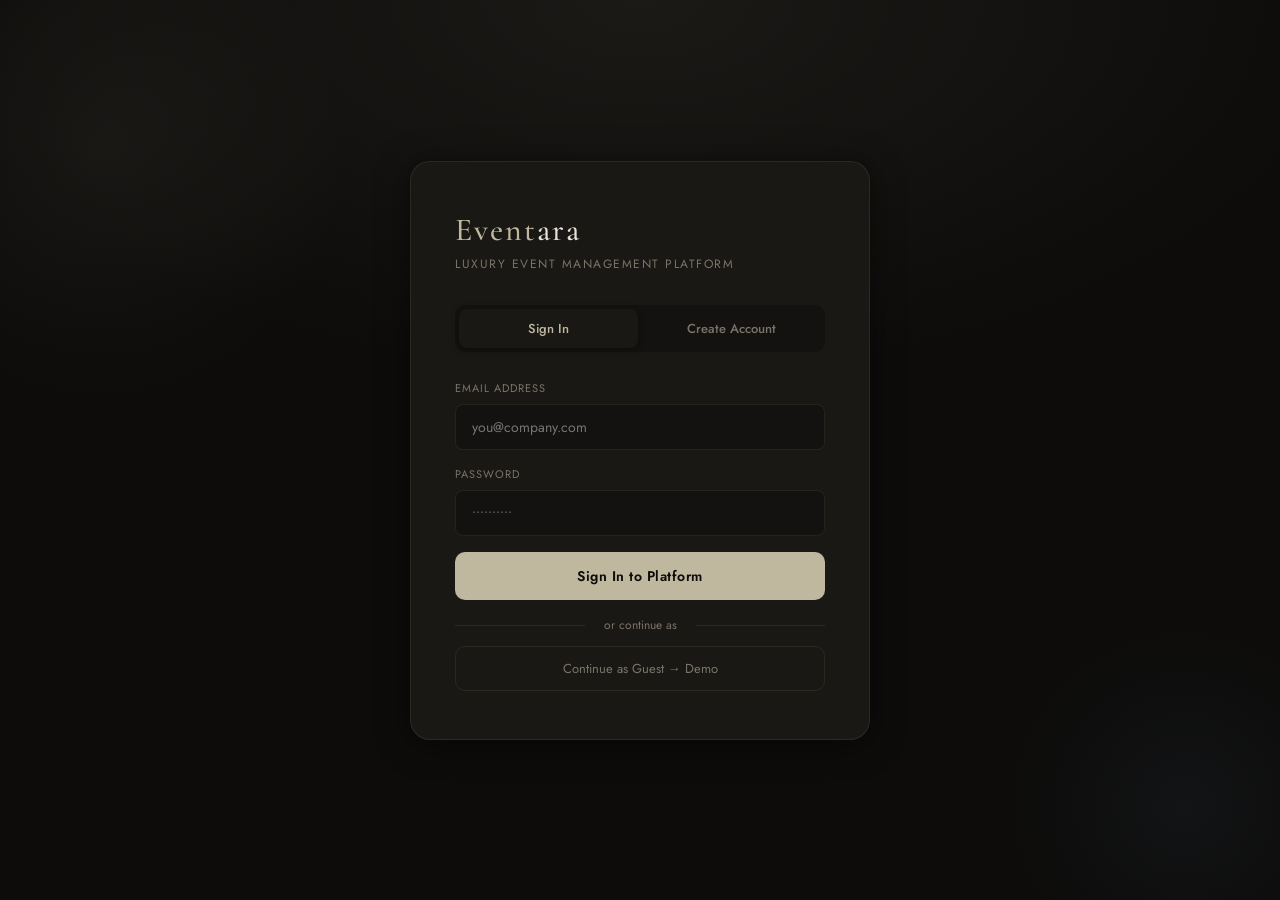
==== www/index.html @ ab1cf8a2 "updated frontend" ====
<!DOCTYPE html>
<html lang="en">
<head>
  <meta charset="UTF-8">
  <meta name="viewport" content="width=device-width, initial-scale=1.0">
  <title>Eventara — Luxury Event Management Platform</title>
  <link href="https://fonts.googleapis.com/css2?family=Cormorant+Garamond:ital,wght@0,300;0,400;0,500;0,600;1,300;1,400&family=Jost:wght@300;400;500;600&display=swap" rel="stylesheet">
  <link rel="stylesheet" href="css/base.css">
  <link rel="stylesheet" href="css/auth.css">
  <link rel="stylesheet" href="css/layout.css">
  <link rel="stylesheet" href="css/components.css">
  <link rel="stylesheet" href="css/views.css">
  <link rel="stylesheet" href="css/payment.css">
</head>
<body>

  <!-- ══════════════ AUTH PAGE ══════════════ -->
  <div id="auth-page">
    <div class="auth-bg"></div>
    <div class="auth-orb"></div>
    <div class="auth-orb2"></div>
    <div class="auth-card">
      <div class="auth-logo">Event<span>ara</span></div>
      <div class="auth-tagline">Luxury Event Management Platform</div>

      <div class="auth-tabs">
        <button class="auth-tab active" onclick="switchAuthTab('login', this)">Sign In</button>
        <button class="auth-tab" onclick="switchAuthTab('register', this)">Create Account</button>
      </div>

      <!-- ── LOGIN ── -->
      <div id="login-form">
        <div class="auth-field">
          <label>Email Address</label>
          <input type="email" id="login-email" placeholder="you@company.com" autocomplete="email">
        </div>
        <div class="auth-field">
          <label>Password</label>
          <input type="password" id="login-password" placeholder="••••••••••" autocomplete="current-password"
                 onkeydown="if(event.key==='Enter') handleLogin(event)">
        </div>
        <button class="auth-btn" id="login-btn" onclick="handleLogin(event)">Sign In to Platform</button>
        <div class="auth-divider">or continue as</div>
        <button class="auth-alt-link" onclick="handleGuestDemo()">Continue as Guest → Demo</button>
      </div>

      <!-- ── REGISTER ── -->
      <div id="register-form" style="display:none">
        <div style="display:grid;grid-template-columns:1fr 1fr;gap:14px">
          <div class="auth-field">
            <label>Full Name</label>
            <input type="text" id="reg-fullname" placeholder="Jane Doe" autocomplete="name">
          </div>
          <div class="auth-field">
            <label>Role</label>
            <select id="register-role" class="form-control" style="height:48px">
              <option value="Planner">Planner</option>
              <option value="Vendor">Vendor</option>
              <option value="Attendee" selected>Attendee</option>
              <option value="ServiceProvider">Service Provider</option>
            </select>
          </div>
        </div>
        <div class="auth-field">
          <label>Email Address</label>
          <input type="email" id="reg-email" placeholder="you@company.com" autocomplete="email">
        </div>
        <div class="auth-field">
          <label>Password</label>
          <input type="password" id="reg-password" placeholder="Min 8 characters" autocomplete="new-password"
                 onkeydown="if(event.key==='Enter') handleRegister()">
        </div>
        <button class="auth-btn" id="register-btn" onclick="handleRegister()">Create My Account</button>
      </div>
    </div>
  </div>

  <!-- ══════════════ APP PAGE ══════════════ -->
  <div id="app-page" style="display:none">
    <div class="portal-wrapper">

      <!-- SIDEBAR -->
      <aside class="sidebar" id="main-sidebar">
        <div class="sidebar-logo">Event<span>ara</span></div>
        <div id="sidebar-role-badge" class="sidebar-role-badge role-admin">Administrator</div>
        <div id="sidebar-nav"></div>
        <div class="sidebar-bottom">
          <div class="user-pill" onclick="logout()">
            <div class="user-avatar" id="user-avatar-initials">AU</div>
            <div class="user-info-text">
              <div class="user-name" id="user-display-name">User</div>
              <div class="user-role" id="user-display-role">Role</div>
            </div>
            <svg style="width:14px;height:14px;margin-left:auto;color:rgba(255,255,255,0.25)"
                 viewBox="0 0 24 24" fill="none" stroke="currentColor" stroke-width="1.5">
              <path d="M9 21H5a2 2 0 0 1-2-2V5a2 2 0 0 1 2-2h4M16 17l5-5-5-5M21 12H9"/>
            </svg>
          </div>
        </div>
      </aside>

      <!-- MAIN -->
      <div class="main-wrap">
        <header class="topbar">
          <div class="topbar-left">
            <div>
              <div class="page-title" id="page-title">Dashboard</div>
              <div class="breadcrumb">
                <span>Eventara</span><span>›</span><span id="bc-cur">Dashboard</span>
              </div>
            </div>
          </div>
          <div class="topbar-right">
            <div class="search-bar">
              <svg style="width:15px;height:15px;color:#BFB89E;flex-shrink:0"
                   viewBox="0 0 24 24" fill="none" stroke="currentColor" stroke-width="2">
                <circle cx="11" cy="11" r="8"/><path d="m21 21-4.35-4.35"/>
              </svg>
              <input placeholder="Search events, vendors…">
            </div>
            <div class="notif-dot">
              <svg style="width:16px;height:16px;color:#8A8070"
                   viewBox="0 0 24 24" fill="none" stroke="currentColor" stroke-width="1.5">
                <path d="M18 8A6 6 0 0 0 6 8c0 7-3 9-3 9h18s-3-2-3-9M13.73 21a2 2 0 0 1-3.46 0"/>
              </svg>
            </div>
            <button class="topbar-btn btn-primary" id="topbar-action" onclick="handleTopbarAction()" style="display:none">
              + Create
            </button>
          </div>
        </header>

        <!-- Global loading spinner -->
        <div id="global-loading" style="display:none;position:fixed;inset:0;background:rgba(0,0,0,.35);z-index:9999;align-items:center;justify-content:center">
          <div style="width:40px;height:40px;border:3px solid rgba(201,168,76,.3);border-top-color:#c9a84c;border-radius:50%;animation:spin .7s linear infinite"></div>
        </div>

        <div class="content" id="main-content">
          <!-- Views injected dynamically -->
        </div>
      </div>
    </div>
  </div>

  <!-- ══════════════ CREATE / EDIT MODAL ══════════════ -->
  <div class="modal-backdrop" id="modal-backdrop" onclick="closeModal(event)" style="display:none">
    <div class="modal">
      <div class="modal-header">
        <div class="modal-title" id="modal-title">Create</div>
        <button class="modal-close" onclick="closeModal(null)">✕</button>
      </div>
      <div class="modal-body" id="modal-body"></div>
    </div>
  </div>

  <!-- ══════════════ PAYMENT MODAL ══════════════ -->
  <div class="modal-backdrop" id="payment-modal" onclick="closePaymentModal(event)" style="display:none">
    <div class="modal pay-modal">
      <div class="modal-header">
        <div class="modal-title">💳 Make Payment</div>
        <button class="modal-close" onclick="closePaymentModal(null)">✕</button>
      </div>
      <div class="modal-body" id="payment-modal-body"></div>
    </div>
  </div>

  <!-- ══════════════ DELETE CONFIRM MODAL ══════════════ -->
  <div class="modal-backdrop" id="delete-modal" onclick="closeDeleteModal(event)" style="display:none">
    <div class="modal" style="width:400px">
      <div class="modal-header">
        <div class="modal-title" style="font-size:20px;color:#C0392B">Confirm Delete</div>
        <button class="modal-close" onclick="closeDeleteModal(null)">✕</button>
      </div>
      <div class="modal-body">
        <p style="font-size:14px;color:var(--muted);margin-bottom:20px;line-height:1.7">
          This action is <strong>permanent</strong> and cannot be undone.
        </p>
        <div style="display:flex;gap:10px">
          <button class="btn-delete-confirm" onclick="doDelete()">Yes, Delete</button>
          <button class="topbar-btn btn-ghost" style="flex:1" onclick="closeDeleteModal(null)">Cancel</button>
        </div>
      </div>
    </div>
  </div>

  <!-- ══════════════ TOAST ══════════════ -->
  <div class="toast" id="toast"></div>

  <!-- ══════════════ SPINNER KEYFRAME ══════════════ -->
  <style>
    @keyframes spin { to { transform: rotate(360deg); } }
  </style>

  <!-- ══════════════ SCRIPTS ══════════════ -->
  <script src="js/config.js"></script>
  <script src="js/views.js"></script>
  <script src="js/app.js"></script>
  <script src="js/payments.js"></script>
  <script src="js/modals.js"></script>
  
</body>
</html>
---- www/css/base.css ----
/* ═══════════════════════════════════════
   base.css — Design Tokens & Reset
═══════════════════════════════════════ */

/* ── DESIGN TOKENS ── */
:root {
  --bg:         #0D0C0B;
  --surface:    #141210;
  --panel:      #1A1814;
  --border:     rgba(191, 184, 158, 0.10);
  --gold:       #BFB89E;
  --gold-lit:   #D4CBB0;
  --muted:      #7A7468;
  --text:       #E8E3D8;
  --green:      #4E8B6A;
  --red:        #8B4E4E;
  --blue:       #4E6B8B;
  --radius:     12px;
  --shadow:     0 4px 32px rgba(0, 0, 0, 0.5);
}

/* ── RESET ── */
*, *::before, *::after {
  box-sizing: border-box;
  margin: 0;
  padding: 0;
}

body {
  font-family: 'Jost', sans-serif;
  background: var(--bg);
  color: var(--text);
  min-height: 100vh;
  overflow-x: hidden;
}

a { text-decoration: none; }

/* ── CUSTOM SCROLLBAR ── */
::-webkit-scrollbar        { width: 6px; height: 6px; }
::-webkit-scrollbar-track  { background: transparent; }
::-webkit-scrollbar-thumb  { background: rgba(191, 184, 158, 0.20); border-radius: 3px; }
::-webkit-scrollbar-thumb:hover { background: rgba(191, 184, 158, 0.35); }
---- www/css/auth.css ----
/* ═══════════════════════════════════════
   auth.css — Auth Page Styles
═══════════════════════════════════════ */

/* ── PAGE SHELL ── */
#auth-page {
  min-height: 100vh;
  display: flex;
  align-items: center;
  justify-content: center;
  position: relative;
  overflow: hidden;
}

/* ── BACKGROUND DECORATIONS ── */
.auth-bg {
  position: absolute;
  inset: 0;
  background: radial-gradient(
    ellipse 80% 60% at 50% 0%,
    rgba(191, 184, 158, 0.08) 0%,
    transparent 70%
  );
}

.auth-orb {
  position: absolute;
  width: 500px;
  height: 500px;
  border-radius: 50%;
  background: radial-gradient(circle, rgba(191, 184, 158, 0.06), transparent 70%);
  top: -100px;
  left: -150px;
  animation: orb-drift 8s ease-in-out infinite alternate;
}

.auth-orb2 {
  position: absolute;
  width: 350px;
  height: 350px;
  border-radius: 50%;
  background: radial-gradient(circle, rgba(78, 107, 139, 0.08), transparent 70%);
  bottom: -80px;
  right: -80px;
  animation: orb-drift 10s ease-in-out infinite alternate-reverse;
}

@keyframes orb-drift {
  from { transform: translate(0, 0) scale(1); }
  to   { transform: translate(30px, 20px) scale(1.05); }
}

/* ── CARD ── */
.auth-card {
  position: relative;
  background: var(--panel);
  border: 1px solid var(--border);
  border-radius: 20px;
  padding: 48px 44px;
  width: 100%;
  max-width: 460px;
  box-shadow: var(--shadow);
}

/* ── BRANDING ── */
.auth-logo {
  font-family: 'Cormorant Garamond', serif;
  font-size: 32px;
  font-weight: 500;
  letter-spacing: 2px;
  color: var(--gold);
  margin-bottom: 6px;
}

.auth-logo span { color: var(--text); }

.auth-tagline {
  font-size: 12px;
  color: var(--muted);
  letter-spacing: 1.5px;
  text-transform: uppercase;
  margin-bottom: 32px;
}

/* ── TABS ── */
.auth-tabs {
  display: flex;
  gap: 4px;
  background: var(--surface);
  padding: 4px;
  border-radius: 10px;
  margin-bottom: 28px;
}

.auth-tab {
  flex: 1;
  padding: 10px;
  border: none;
  background: transparent;
  color: var(--muted);
  font-family: 'Jost', sans-serif;
  font-size: 13px;
  font-weight: 500;
  cursor: pointer;
  border-radius: 8px;
  transition: all 0.2s;
}

.auth-tab.active {
  background: var(--panel);
  color: var(--gold);
  box-shadow: 0 2px 8px rgba(0, 0, 0, 0.3);
}

/* ── ROLE SELECTOR ── */
.role-selector {
  display: grid;
  grid-template-columns: 1fr 1fr;
  gap: 10px;
  margin-bottom: 20px;
}

.role-option {
  border: 1px solid var(--border);
  background: var(--surface);
  border-radius: var(--radius);
  padding: 14px 12px;
  cursor: pointer;
  transition: all 0.2s;
  text-align: center;
}

.role-option:hover  { border-color: rgba(191, 184, 158, 0.30); }

.role-option.selected {
  border-color: var(--gold);
  background: rgba(191, 184, 158, 0.06);
}

.role-option-icon  { font-size: 22px; margin-bottom: 6px; }

.role-option-label {
  font-size: 12px;
  font-weight: 500;
  color: var(--text);
}

/* ── FORM FIELDS ── */
.auth-field { margin-bottom: 16px; }

.auth-field label {
  display: block;
  font-size: 11px;
  letter-spacing: 1px;
  text-transform: uppercase;
  color: var(--muted);
  margin-bottom: 8px;
}

.auth-field input,
.auth-field select {
  width: 100%;
  background: var(--surface);
  border: 1px solid var(--border);
  border-radius: 8px;
  padding: 12px 16px;
  color: var(--text);
  font-family: 'Jost', sans-serif;
  font-size: 14px;
  outline: none;
  transition: border-color 0.2s;
}

.auth-field input:focus,
.auth-field select:focus  { border-color: rgba(191, 184, 158, 0.40); }

.auth-field select option { background: var(--surface); }

/* ── BUTTONS ── */
.auth-btn {
  width: 100%;
  padding: 14px;
  background: var(--gold);
  color: #0D0C0B;
  border: none;
  border-radius: 10px;
  font-family: 'Jost', sans-serif;
  font-size: 14px;
  font-weight: 600;
  letter-spacing: 0.5px;
  cursor: pointer;
  transition: all 0.2s;
  margin-bottom: 16px;
}

.auth-btn:hover { background: var(--gold-lit); }

.auth-alt-link {
  width: 100%;
  padding: 12px;
  background: transparent;
  color: var(--muted);
  border: 1px solid var(--border);
  border-radius: 10px;
  font-family: 'Jost', sans-serif;
  font-size: 13px;
  cursor: pointer;
  transition: all 0.2s;
}

.auth-alt-link:hover {
  color: var(--gold);
  border-color: rgba(191, 184, 158, 0.30);
}

/* ── DIVIDER ── */
.auth-divider {
  text-align: center;
  font-size: 12px;
  color: var(--muted);
  margin-bottom: 12px;
  position: relative;
}

.auth-divider::before,
.auth-divider::after {
  content: '';
  position: absolute;
  top: 50%;
  width: 35%;
  height: 1px;
  background: var(--border);
}

.auth-divider::before { left: 0; }
.auth-divider::after  { right: 0; }
---- www/css/layout.css ----
/* ═══════════════════════════════════════
   layout.css — App Shell, Sidebar, Topbar
═══════════════════════════════════════ */

/* ── APP PAGE ── */
#app-page {
  display: none;
  height: 100vh;
  overflow: hidden;
}

/* ── PORTAL WRAPPER ── */
.portal-wrapper {
  display: flex;
  height: 100vh;
}

/* ═══ SIDEBAR ═══ */
.sidebar {
  width: 240px;
  min-width: 240px;
  background: var(--panel);
  border-right: 1px solid var(--border);
  display: flex;
  flex-direction: column;
  padding: 24px 0 0;
  overflow-y: auto;
  overflow-x: hidden;
}

.sidebar-logo {
  font-family: 'Cormorant Garamond', serif;
  font-size: 24px;
  font-weight: 500;
  color: var(--gold);
  letter-spacing: 2px;
  padding: 0 22px 20px;
  border-bottom: 1px solid var(--border);
  margin-bottom: 16px;
}

.sidebar-logo span { color: var(--text); }

/* ── ROLE BADGE ── */
.sidebar-role-badge {
  margin: 0 16px 16px;
  padding: 10px 14px;
  border-radius: 8px;
  font-size: 11px;
  font-weight: 500;
  letter-spacing: 0.5px;
  text-align: center;
  text-transform: uppercase;
}

.role-admin    { background: rgba(191, 184, 158, 0.12); color: var(--gold); }
.role-user     { background: rgba(78, 107, 139, 0.15);  color: #7EB0D4; }
.role-vendor   { background: rgba(78, 139, 106, 0.15);  color: #7EC4A0; }
.role-provider { background: rgba(139, 78, 78, 0.15);   color: #D47E7E; }

/* ── SIDEBAR NAV ── */
.sidebar-section {
  font-size: 10px;
  letter-spacing: 1.5px;
  text-transform: uppercase;
  color: var(--muted);
  padding: 16px 22px 8px;
}

.nav-item {
  display: flex;
  align-items: center;
  gap: 10px;
  padding: 10px 22px;
  cursor: pointer;
  font-size: 13px;
  font-weight: 400;
  color: var(--muted);
  border-left: 2px solid transparent;
  transition: all 0.15s;
  text-decoration: none;
}

.nav-item:hover {
  color: var(--text);
  background: rgba(191, 184, 158, 0.04);
}

.nav-item.active {
  color: var(--gold);
  border-left-color: var(--gold);
  background: rgba(191, 184, 158, 0.06);
}

.nav-icon {
  width: 16px;
  height: 16px;
  flex-shrink: 0;
}

.nav-badge {
  margin-left: auto;
  background: var(--gold);
  color: #0D0C0B;
  font-size: 10px;
  font-weight: 600;
  padding: 2px 7px;
  border-radius: 10px;
}

/* ── VENDOR SUB-MENU ── */
.vendor-nav-sub {
  max-height: 0;
  overflow: hidden;
  transition: max-height 0.3s ease;
}

.vendor-nav-sub.open { max-height: 200px; }

.nav-sub-item {
  display: flex;
  align-items: center;
  gap: 10px;
  padding: 8px 22px 8px 42px;
  cursor: pointer;
  font-size: 12px;
  color: var(--muted);
  transition: color 0.15s;
}

.nav-sub-item:hover  { color: var(--text); }
.nav-sub-item.active { color: var(--gold); }

/* ── SIDEBAR BOTTOM ── */
.sidebar-bottom {
  margin-top: auto;
  padding: 16px;
  border-top: 1px solid var(--border);
}

.user-pill {
  display: flex;
  align-items: center;
  gap: 10px;
  padding: 10px 12px;
  border-radius: 10px;
  cursor: pointer;
  transition: background 0.15s;
}

.user-pill:hover { background: rgba(255, 255, 255, 0.04); }

.user-avatar {
  width: 34px;
  height: 34px;
  border-radius: 50%;
  background: rgba(191, 184, 158, 0.2);
  color: var(--gold);
  font-size: 11px;
  font-weight: 600;
  display: flex;
  align-items: center;
  justify-content: center;
  flex-shrink: 0;
}

.user-info-text { flex: 1; min-width: 0; }

.user-name {
  font-size: 13px;
  font-weight: 500;
  color: var(--text);
  white-space: nowrap;
  overflow: hidden;
  text-overflow: ellipsis;
}

.user-role { font-size: 11px; color: var(--muted); }

/* ═══ TOPBAR ═══ */
.main-wrap {
  flex: 1;
  display: flex;
  flex-direction: column;
  overflow: hidden;
}

.topbar {
  display: flex;
  align-items: center;
  justify-content: space-between;
  padding: 18px 32px;
  border-bottom: 1px solid var(--border);
  background: var(--panel);
  gap: 16px;
  flex-shrink: 0;
}

.topbar-left .page-title {
  font-family: 'Cormorant Garamond', serif;
  font-size: 22px;
  font-weight: 500;
  color: var(--text);
}

.breadcrumb {
  display: flex;
  align-items: center;
  gap: 6px;
  font-size: 12px;
  color: var(--muted);
  margin-top: 2px;
}

.topbar-right {
  display: flex;
  align-items: center;
  gap: 12px;
}

.search-bar {
  display: flex;
  align-items: center;
  gap: 8px;
  background: var(--surface);
  border: 1px solid var(--border);
  border-radius: 8px;
  padding: 9px 14px;
  width: 220px;
}

.search-bar input {
  flex: 1;
  background: none;
  border: none;
  outline: none;
  font-family: 'Jost', sans-serif;
  font-size: 13px;
  color: var(--text);
}

.search-bar input::placeholder { color: var(--muted); }

.notif-dot {
  width: 36px;
  height: 36px;
  border-radius: 50%;
  background: var(--surface);
  border: 1px solid var(--border);
  display: flex;
  align-items: center;
  justify-content: center;
  cursor: pointer;
  transition: border-color 0.2s;
}

.notif-dot:hover { border-color: rgba(191, 184, 158, 0.3); }

/* ═══ CONTENT AREA ═══ */
.content {
  flex: 1;
  overflow-y: auto;
  padding: 28px 32px;
}

.view         { display: none; }
.view.active  { display: block; }

/* ── RESPONSIVE ── */
@media (max-width: 900px) {
  .sidebar          { width: 200px; min-width: 200px; }
  .topbar           { padding: 14px 20px; }
  .content          { padding: 20px; }
  .search-bar       { width: 160px; }
}
---- www/css/components.css ----
/* ═══════════════════════════════════════
   components.css — Buttons, Badges,
   Modals, Toast, Form Controls
═══════════════════════════════════════ */

/* ═══ BUTTONS ═══ */
.topbar-btn {
  padding: 9px 20px;
  border-radius: 8px;
  font-family: 'Jost', sans-serif;
  font-size: 13px;
  font-weight: 500;
  cursor: pointer;
  transition: all 0.2s;
  border: 1px solid transparent;
}

.btn-primary {
  background: var(--gold);
  color: #0D0C0B;
  border-color: var(--gold);
}

.btn-primary:hover { background: var(--gold-lit); }

.btn-ghost {
  background: transparent;
  color: var(--muted);
  border-color: var(--border);
}

.btn-ghost:hover {
  color: var(--text);
  border-color: rgba(191, 184, 158, 0.3);
}

.btn-danger {
  background: transparent;
  color: #C0392B;
  border: 1px solid rgba(192, 57, 43, 0.25);
  padding: 6px 14px;
  font-size: 11px;
}

.btn-danger:hover { background: rgba(192, 57, 43, 0.10); }

.btn-delete-confirm {
  flex: 1;
  padding: 12px;
  background: rgba(192, 57, 43, 0.15);
  color: #e74c3c;
  border: 1px solid rgba(192, 57, 43, 0.30);
  border-radius: 8px;
  font-family: 'Jost', sans-serif;
  font-size: 14px;
  font-weight: 500;
  cursor: pointer;
  transition: all 0.2s;
}

.btn-delete-confirm:hover { background: rgba(192, 57, 43, 0.25); }

/* ═══ BADGES ═══ */
.badge {
  display: inline-block;
  padding: 3px 10px;
  border-radius: 6px;
  font-size: 11px;
  font-weight: 500;
}

.badge-green  { background: rgba(78, 139, 106, 0.20); color: #7EC4A0; }
.badge-gold   { background: rgba(191, 184, 158, 0.15); color: var(--gold); }
.badge-blue   { background: rgba(78, 107, 139, 0.20); color: #7EB0D4; }
.badge-gray   { background: rgba(122, 116, 104, 0.20); color: var(--muted); }
.badge-red    { background: rgba(139, 78, 78, 0.20); color: #D47E7E; }

/* ═══ MODALS ═══ */
.modal-backdrop {
  position: fixed;
  inset: 0;
  background: rgba(0, 0, 0, 0.60);
  backdrop-filter: blur(6px);
  display: none;
  align-items: center;
  justify-content: center;
  z-index: 1000;
}

.modal-backdrop.open { display: flex; }

.modal {
  background: var(--panel);
  border: 1px solid var(--border);
  border-radius: 16px;
  width: 560px;
  max-width: 96vw;
  max-height: 90vh;
  overflow-y: auto;
  box-shadow: var(--shadow);
}

.modal-header {
  display: flex;
  align-items: center;
  justify-content: space-between;
  padding: 24px 28px;
  border-bottom: 1px solid var(--border);
}

.modal-title {
  font-family: 'Cormorant Garamond', serif;
  font-size: 24px;
  font-weight: 500;
}

.modal-close {
  width: 32px;
  height: 32px;
  border-radius: 50%;
  background: var(--surface);
  border: none;
  color: var(--muted);
  font-size: 14px;
  cursor: pointer;
  display: flex;
  align-items: center;
  justify-content: center;
  transition: color 0.2s;
}

.modal-close:hover { color: var(--text); }

.modal-body { padding: 24px 28px; }

/* ═══ FORM CONTROLS (inside modals & views) ═══ */
.form-row {
  display: grid;
  grid-template-columns: 1fr 1fr;
  gap: 16px;
  margin-bottom: 16px;
}

.form-row.full { grid-template-columns: 1fr; }

.form-group label {
  display: block;
  font-size: 11px;
  letter-spacing: 1px;
  text-transform: uppercase;
  color: var(--muted);
  margin-bottom: 8px;
}

.form-control {
  width: 100%;
  background: var(--surface);
  border: 1px solid var(--border);
  border-radius: 8px;
  padding: 11px 14px;
  color: var(--text);
  font-family: 'Jost', sans-serif;
  font-size: 14px;
  outline: none;
  transition: border-color 0.2s;
}

.form-control:focus          { border-color: rgba(191, 184, 158, 0.40); }
.form-control option         { background: var(--surface); }
textarea.form-control        { resize: vertical; }

.form-actions {
  display: flex;
  gap: 10px;
  margin-top: 20px;
}

/* ═══ TOAST ═══ */
.toast {
  position: fixed;
  bottom: 28px;
  right: 28px;
  background: var(--panel);
  border: 1px solid var(--border);
  color: var(--text);
  padding: 14px 20px;
  border-radius: 10px;
  font-size: 13px;
  font-weight: 500;
  box-shadow: var(--shadow);
  transform: translateY(20px);
  opacity: 0;
  transition: all 0.3s;
  z-index: 9999;
  max-width: 320px;
}

.toast.show {
  transform: translateY(0);
  opacity: 1;
}
---- www/css/views.css ----
/* ═══════════════════════════════════════
   views.css — View-level Layout Components
   Stats · Tables · Cards · Portal Hero
═══════════════════════════════════════ */

/* ═══ STATS GRID ═══ */
.stats-grid {
  display: grid;
  grid-template-columns: repeat(4, 1fr);
  gap: 16px;
  margin-bottom: 28px;
}

.stat-card {
  background: var(--panel);
  border: 1px solid var(--border);
  border-radius: var(--radius);
  padding: 22px 24px;
  transition: border-color 0.2s;
}

.stat-card:hover { border-color: rgba(191, 184, 158, 0.25); }

.stat-label {
  font-size: 11px;
  letter-spacing: 1px;
  text-transform: uppercase;
  color: var(--muted);
  margin-bottom: 10px;
}

.stat-value {
  font-family: 'Cormorant Garamond', serif;
  font-size: 36px;
  font-weight: 500;
  color: var(--gold);
  line-height: 1;
  margin-bottom: 8px;
}

.stat-sub { font-size: 12px; color: var(--green); }

/* ═══ SECTION HEADER ═══ */
.section-header {
  display: flex;
  align-items: center;
  justify-content: space-between;
  margin-bottom: 16px;
  gap: 12px;
}

.section-title {
  font-family: 'Cormorant Garamond', serif;
  font-size: 20px;
  font-weight: 500;
  color: var(--text);
}

/* ═══ EVENT CARDS ═══ */
.cards-grid {
  display: grid;
  grid-template-columns: repeat(3, 1fr);
  gap: 16px;
  margin-bottom: 28px;
}

.event-card {
  background: var(--panel);
  border: 1px solid var(--border);
  border-radius: var(--radius);
  overflow: hidden;
  transition: transform 0.2s, border-color 0.2s;
}

.event-card:hover {
  transform: translateY(-2px);
  border-color: rgba(191, 184, 158, 0.25);
}

.event-card-img {
  height: 120px;
  position: relative;
  overflow: hidden;
}

.event-card-gradient { position: absolute; inset: 0; }
.g1 { background: linear-gradient(135deg, #1a2a3a 0%, #2a3a2a 100%); }
.g2 { background: linear-gradient(135deg, #2a1a1a 0%, #3a2a1a 100%); }
.g3 { background: linear-gradient(135deg, #1a1a2a 0%, #2a1a3a 100%); }

.event-card-date {
  position: absolute;
  bottom: 12px;
  right: 12px;
  font-size: 11px;
  font-weight: 600;
  letter-spacing: 0.5px;
  background: rgba(0, 0, 0, 0.5);
  padding: 4px 10px;
  border-radius: 6px;
  color: var(--gold);
}

.event-card-body      { padding: 16px; }
.event-card-name      { font-size: 14px; font-weight: 500; color: var(--text); margin-bottom: 8px; }
.event-card-meta      { font-size: 12px; color: var(--muted); margin-bottom: 12px; }
.event-card-footer    { display: flex; align-items: center; justify-content: space-between; }

/* ═══ DATA TABLE ═══ */
.table-wrap {
  background: var(--panel);
  border: 1px solid var(--border);
  border-radius: var(--radius);
  overflow: hidden;
  margin-bottom: 24px;
}

.data-table {
  width: 100%;
  border-collapse: collapse;
}

.data-table th {
  padding: 14px 18px;
  text-align: left;
  font-size: 10px;
  font-weight: 600;
  letter-spacing: 1.2px;
  text-transform: uppercase;
  color: var(--muted);
  border-bottom: 1px solid var(--border);
  background: var(--surface);
}

.data-table td {
  padding: 14px 18px;
  font-size: 13px;
  color: var(--text);
  border-bottom: 1px solid rgba(191, 184, 158, 0.06);
}

.data-table tr:last-child td { border-bottom: none; }
.data-table tr:hover td      { background: rgba(191, 184, 158, 0.02); }

.serif-num {
  font-family: 'Cormorant Garamond', serif;
  font-size: 15px;
}

.mono {
  font-family: 'Courier New', monospace;
  font-size: 12px;
  color: var(--muted);
}

/* ═══ FILTER PILLS ═══ */
.filter-pills { display: flex; gap: 8px; flex-wrap: wrap; }

.filter-pill {
  padding: 6px 14px;
  border-radius: 20px;
  font-size: 12px;
  cursor: pointer;
  transition: all 0.2s;
}

.filter-pill.active  { background: rgba(191, 184, 158, 0.15); color: var(--gold); }
.filter-pill.default { background: var(--surface); color: var(--muted); }
.filter-pill:hover   { color: var(--text); }

/* ═══ VENDOR CATEGORY HEADER ═══ */
.vendor-category-header { margin-bottom: 20px; }

.vendor-cat-title {
  font-family: 'Cormorant Garamond', serif;
  font-size: 28px;
  color: var(--text);
  margin-bottom: 4px;
}

.vendor-cat-sub { font-size: 13px; color: var(--muted); }

/* ═══ ROLE CARDS ═══ */
.role-card {
  background: var(--panel);
  border: 1px solid var(--border);
  border-radius: var(--radius);
  padding: 22px;
}

.role-card-header {
  display: flex;
  align-items: center;
  justify-content: space-between;
  margin-bottom: 14px;
}

.role-card-perms { font-size: 13px; color: var(--muted); line-height: 1.7; }

/* ═══ DASHBOARD TWO-COL ═══ */
.dash-two-col {
  display: grid;
  grid-template-columns: 1fr 1fr;
  gap: 20px;
}

/* ═══ USER AVATAR MINI ═══ */
.user-avatar-sm {
  width: 30px;
  height: 30px;
  border-radius: 50%;
  font-size: 10px;
  font-weight: 600;
  display: flex;
  align-items: center;
  justify-content: center;
}

.avatar-gold  { background: rgba(191, 184, 158, 0.2); color: var(--gold); }
.avatar-blue  { background: rgba(78, 107, 139, 0.2);  color: #7EB0D4; }
.avatar-green { background: rgba(78, 139, 106, 0.2);  color: #7EC4A0; }
.avatar-pink  { background: rgba(139, 78, 139, 0.2);  color: #D47ED4; }

/* ═══ PORTAL HERO (per-role dashboards) ═══ */
.portal-hero {
  background: linear-gradient(135deg, var(--panel) 0%, rgba(191, 184, 158, 0.04) 100%);
  border: 1px solid var(--border);
  border-radius: var(--radius);
  padding: 28px 32px;
  margin-bottom: 24px;
  display: flex;
  align-items: center;
  justify-content: space-between;
}

.portal-hero-text .hero-title {
  font-family: 'Cormorant Garamond', serif;
  font-size: 28px;
  color: var(--text);
  margin-bottom: 6px;
}

.portal-hero-text .hero-sub { font-size: 13px; color: var(--muted); }

.portal-hero-actions { display: flex; gap: 10px; }

/* ═══ INFO CARD (profile views) ═══ */
.info-card {
  background: var(--panel);
  border: 1px solid var(--border);
  border-radius: var(--radius);
  padding: 20px 22px;
}

.info-card-title {
  font-size: 12px;
  letter-spacing: 1px;
  text-transform: uppercase;
  color: var(--muted);
  margin-bottom: 12px;
}

.info-row {
  display: flex;
  align-items: center;
  gap: 10px;
  padding: 10px 0;
  border-bottom: 1px solid var(--border);
  font-size: 13px;
}

.info-row:last-child   { border-bottom: none; }
.info-row .lbl         { color: var(--muted); width: 130px; flex-shrink: 0; }
.info-row .val         { color: var(--text); }

/* ── RESPONSIVE ── */
@media (max-width: 1100px) {
  .stats-grid  { grid-template-columns: repeat(2, 1fr); }
}

@media (max-width: 900px) {
  .cards-grid  { grid-template-columns: 1fr; }
  .dash-two-col { grid-template-columns: 1fr; }
}
---- www/css/payment.css ----
/* ═══════════════════════════════════════
   payment.css — Payment Module Styles
═══════════════════════════════════════ */

/* ═══ PAYMENT SUMMARY BANNER ═══ */
.payment-summary {
  background: linear-gradient(135deg, var(--panel) 0%, rgba(191, 184, 158, 0.05) 100%);
  border: 1px solid var(--border);
  border-radius: var(--radius);
  padding: 28px 32px;
  margin-bottom: 24px;
}

.pay-label {
  font-size: 11px;
  letter-spacing: 1.5px;
  text-transform: uppercase;
  color: var(--muted);
  margin-bottom: 10px;
}

.pay-amount {
  font-family: 'Cormorant Garamond', serif;
  font-size: 48px;
  font-weight: 400;
  color: var(--gold);
  margin-bottom: 20px;
}

.pay-stats            { display: flex; gap: 40px; }
.pay-stat-label       { font-size: 11px; color: var(--muted); margin-bottom: 4px; }
.pay-stat-paid        { font-size: 18px; font-family: 'Cormorant Garamond', serif; color: #7EC4A0; }
.pay-stat-pending     { font-size: 18px; font-family: 'Cormorant Garamond', serif; color: var(--gold); }

/* ═══ PAYMENT MODAL ═══ */
.pay-modal { width: 520px; }

/* ── Method tab strip ── */
.pay-method-tabs {
  display: flex;
  gap: 4px;
  background: var(--surface);
  padding: 4px;
  border-radius: 10px;
  margin-bottom: 24px;
}

.pay-method-tab {
  flex: 1;
  padding: 10px 8px;
  border: none;
  background: transparent;
  color: var(--muted);
  font-family: 'Jost', sans-serif;
  font-size: 12px;
  font-weight: 500;
  cursor: pointer;
  border-radius: 8px;
  transition: all 0.2s;
  text-align: center;
}

.pay-method-tab.active {
  background: var(--panel);
  color: var(--gold);
}

/* ── Method panels ── */
.pay-method-panel          { display: none; }
.pay-method-panel.active   { display: block; }

/* ── M-Pesa panel ── */
.mpesa-logo {
  font-size: 22px;
  font-weight: 700;
  color: #00a651;
  letter-spacing: -0.5px;
  margin-bottom: 6px;
}

.mpesa-sub { font-size: 12px; color: var(--muted); margin-bottom: 20px; }

/* ── Card panel ── */
.card-row {
  display: grid;
  grid-template-columns: 1fr 1fr;
  gap: 12px;
}

/* ── Bank Transfer panel ── */
.bank-code {
  background: var(--surface);
  border: 1px solid var(--border);
  border-radius: 8px;
  padding: 14px;
  margin-bottom: 12px;
  font-size: 13px;
}

.bank-code-label {
  font-size: 10px;
  letter-spacing: 1px;
  text-transform: uppercase;
  color: var(--muted);
  margin-bottom: 6px;
}

.bank-code-val {
  font-family: 'Courier New', monospace;
  font-size: 16px;
  color: var(--gold);
}

/* ── Order summary box ── */
.pay-summary-box {
  background: rgba(191, 184, 158, 0.06);
  border: 1px solid rgba(191, 184, 158, 0.15);
  border-radius: var(--radius);
  padding: 16px 18px;
  margin-bottom: 20px;
}

.pay-summary-row {
  display: flex;
  justify-content: space-between;
  font-size: 13px;
  margin-bottom: 8px;
}

.pay-summary-row:last-child { margin-bottom: 0; }
.pay-summary-row .label     { color: var(--muted); }
.pay-summary-total {
  font-family: 'Cormorant Garamond', serif;
  font-size: 22px;
  color: var(--gold);
}

/* ── Primary pay button ── */
.pay-btn {
  width: 100%;
  padding: 16px;
  background: var(--gold);
  color: #0D0C0B;
  border: none;
  border-radius: 10px;
  font-family: 'Jost', sans-serif;
  font-size: 15px;
  font-weight: 600;
  cursor: pointer;
  transition: all 0.2s;
}

.pay-btn:hover {
  background: var(--gold-lit);
  transform: translateY(-1px);
}
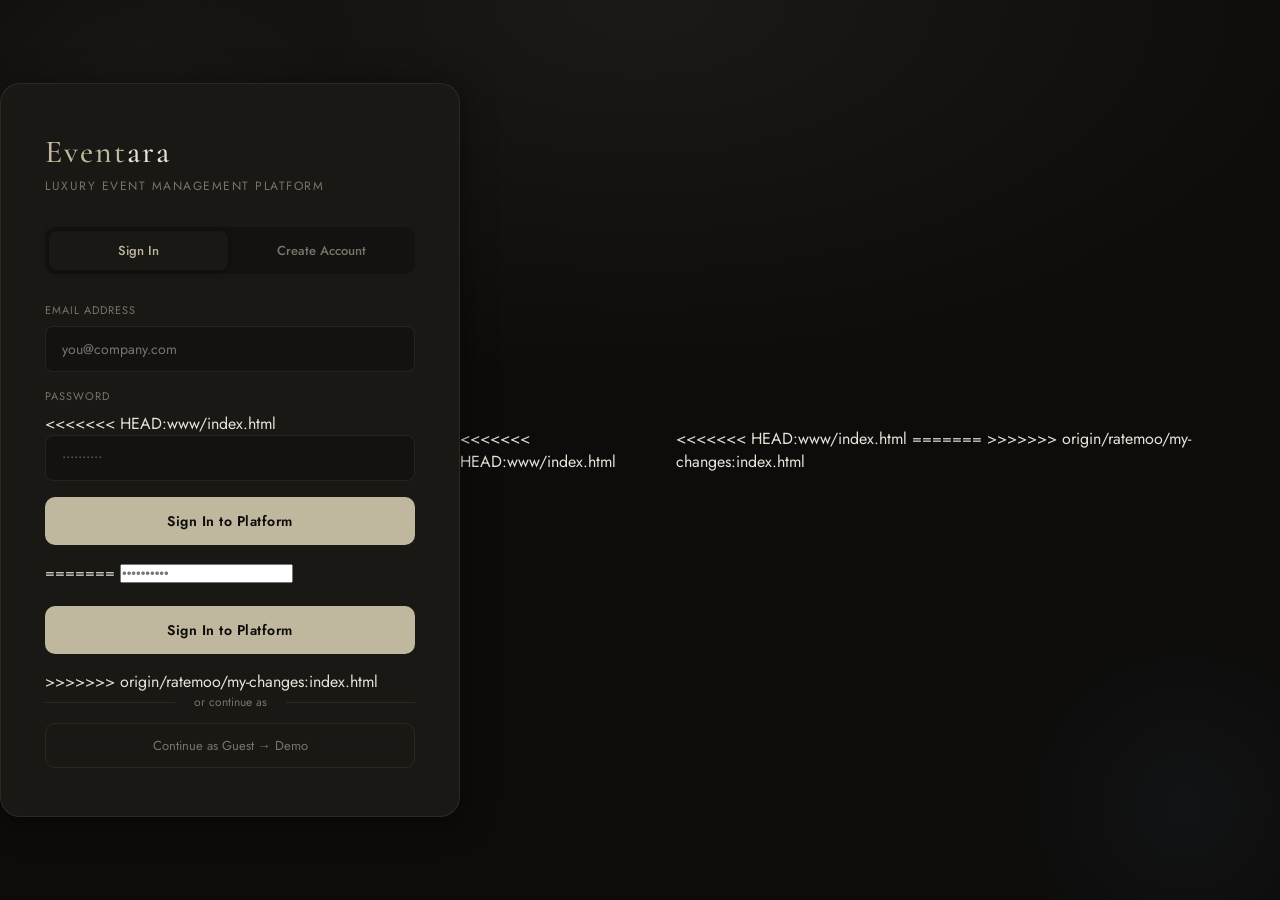
==== commit b1bc1cfe: "Merge complete: resolved app.js move and updated paths" ====
--- a/www/index.html
+++ b/www/index.html
@@ -36,14 +36,22 @@
         </div>
         <div class="auth-field">
           <label>Password</label>
+<<<<<<< HEAD:www/index.html
           <input type="password" id="login-password" placeholder="••••••••••" autocomplete="current-password"
                  onkeydown="if(event.key==='Enter') handleLogin(event)">
         </div>
         <button class="auth-btn" id="login-btn" onclick="handleLogin(event)">Sign In to Platform</button>
+=======
+          <input type="password" id="login-password" placeholder="••••••••••">
+        </div>
+        <p id="login-error" style="color:#e55;font-size:13px;margin:4px 0 0;min-height:18px"></p>
+        <button id="login-btn" class="auth-btn" onclick="handleLogin()">Sign In to Platform</button>
+>>>>>>> origin/ratemoo/my-changes:index.html
         <div class="auth-divider">or continue as</div>
         <button class="auth-alt-link" onclick="handleGuestDemo()">Continue as Guest → Demo</button>
       </div>
 
+<<<<<<< HEAD:www/index.html
       <!-- ── REGISTER ── -->
       <div id="register-form" style="display:none">
         <div style="display:grid;grid-template-columns:1fr 1fr;gap:14px">
@@ -59,10 +67,22 @@
               <option value="Attendee" selected>Attendee</option>
               <option value="ServiceProvider">Service Provider</option>
             </select>
+=======
+      <div id="register-form" style="display:none">
+        <div style="display:grid;grid-template-columns:1fr 1fr;gap:14px">
+          <div class="auth-field">
+            <label>First Name</label>
+            <input id="reg-first" type="text" placeholder="Alexandra">
+          </div>
+          <div class="auth-field">
+            <label>Last Name</label>
+            <input id="reg-last" type="text" placeholder="Rothbury">
+>>>>>>> origin/ratemoo/my-changes:index.html
           </div>
         </div>
         <div class="auth-field">
           <label>Email Address</label>
+<<<<<<< HEAD:www/index.html
           <input type="email" id="reg-email" placeholder="you@company.com" autocomplete="email">
         </div>
         <div class="auth-field">
@@ -71,6 +91,25 @@
                  onkeydown="if(event.key==='Enter') handleRegister()">
         </div>
         <button class="auth-btn" id="register-btn" onclick="handleRegister()">Create My Account</button>
+=======
+          <input id="reg-email" type="email" placeholder="you@company.com">
+        </div>
+        <div class="auth-field">
+          <label>Password</label>
+          <input id="reg-password" type="password" placeholder="Min 8 characters">
+        </div>
+        <div class="auth-field">
+          <label>Role</label>
+          <select id="register-role" onchange="syncRegisterRole(this.value)">
+            <option value="admin">Administrator</option>
+            <option value="user">Event User / Attendee</option>
+            <option value="vendor">Vendor</option>
+            <option value="provider">Service Provider</option>
+          </select>
+        </div>
+        <p id="register-error" style="color:#e55;font-size:13px;margin:4px 0 0;min-height:18px"></p>
+        <button id="register-btn" class="auth-btn" onclick="handleRegister()">Create My Account</button>
+>>>>>>> origin/ratemoo/my-changes:index.html
       </div>
     </div>
   </div>
@@ -186,12 +225,17 @@
   <!-- ══════════════ TOAST ══════════════ -->
   <div class="toast" id="toast"></div>
 
+<<<<<<< HEAD:www/index.html
   <!-- ══════════════ SPINNER KEYFRAME ══════════════ -->
   <style>
     @keyframes spin { to { transform: rotate(360deg); } }
   </style>
 
   <!-- ══════════════ SCRIPTS ══════════════ -->
+=======
+  <!-- SCRIPTS -->
+  <script src="js/api.js"></script>
+>>>>>>> origin/ratemoo/my-changes:index.html
   <script src="js/config.js"></script>
   <script src="js/views.js"></script>
   <script src="js/app.js"></script>
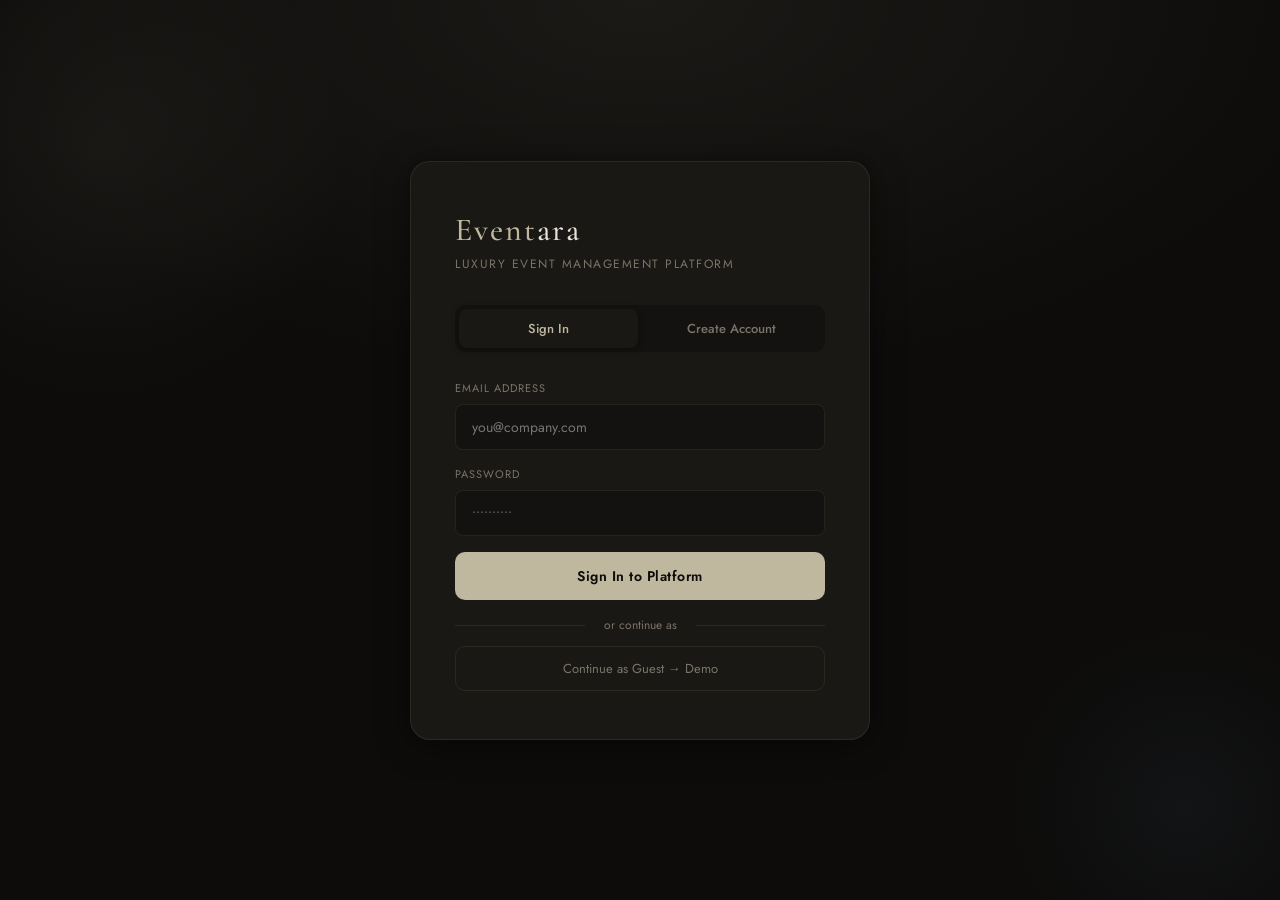
==== commit 10e140e1: "Fix: Resolve index.html merge conflicts and correct API base URL" ====
--- a/www/index.html
+++ b/www/index.html
@@ -36,22 +36,14 @@
         </div>
         <div class="auth-field">
           <label>Password</label>
-<<<<<<< HEAD:www/index.html
           <input type="password" id="login-password" placeholder="••••••••••" autocomplete="current-password"
                  onkeydown="if(event.key==='Enter') handleLogin(event)">
         </div>
         <button class="auth-btn" id="login-btn" onclick="handleLogin(event)">Sign In to Platform</button>
-=======
-          <input type="password" id="login-password" placeholder="••••••••••">
-        </div>
-        <p id="login-error" style="color:#e55;font-size:13px;margin:4px 0 0;min-height:18px"></p>
-        <button id="login-btn" class="auth-btn" onclick="handleLogin()">Sign In to Platform</button>
->>>>>>> origin/ratemoo/my-changes:index.html
         <div class="auth-divider">or continue as</div>
         <button class="auth-alt-link" onclick="handleGuestDemo()">Continue as Guest → Demo</button>
       </div>
 
-<<<<<<< HEAD:www/index.html
       <!-- ── REGISTER ── -->
       <div id="register-form" style="display:none">
         <div style="display:grid;grid-template-columns:1fr 1fr;gap:14px">
@@ -67,22 +59,10 @@
               <option value="Attendee" selected>Attendee</option>
               <option value="ServiceProvider">Service Provider</option>
             </select>
-=======
-      <div id="register-form" style="display:none">
-        <div style="display:grid;grid-template-columns:1fr 1fr;gap:14px">
-          <div class="auth-field">
-            <label>First Name</label>
-            <input id="reg-first" type="text" placeholder="Alexandra">
-          </div>
-          <div class="auth-field">
-            <label>Last Name</label>
-            <input id="reg-last" type="text" placeholder="Rothbury">
->>>>>>> origin/ratemoo/my-changes:index.html
           </div>
         </div>
         <div class="auth-field">
           <label>Email Address</label>
-<<<<<<< HEAD:www/index.html
           <input type="email" id="reg-email" placeholder="you@company.com" autocomplete="email">
         </div>
         <div class="auth-field">
@@ -91,25 +71,6 @@
                  onkeydown="if(event.key==='Enter') handleRegister()">
         </div>
         <button class="auth-btn" id="register-btn" onclick="handleRegister()">Create My Account</button>
-=======
-          <input id="reg-email" type="email" placeholder="you@company.com">
-        </div>
-        <div class="auth-field">
-          <label>Password</label>
-          <input id="reg-password" type="password" placeholder="Min 8 characters">
-        </div>
-        <div class="auth-field">
-          <label>Role</label>
-          <select id="register-role" onchange="syncRegisterRole(this.value)">
-            <option value="admin">Administrator</option>
-            <option value="user">Event User / Attendee</option>
-            <option value="vendor">Vendor</option>
-            <option value="provider">Service Provider</option>
-          </select>
-        </div>
-        <p id="register-error" style="color:#e55;font-size:13px;margin:4px 0 0;min-height:18px"></p>
-        <button id="register-btn" class="auth-btn" onclick="handleRegister()">Create My Account</button>
->>>>>>> origin/ratemoo/my-changes:index.html
       </div>
     </div>
   </div>
@@ -222,20 +183,13 @@
     </div>
   </div>
 
-  <!-- ══════════════ TOAST ══════════════ -->
-  <div class="toast" id="toast"></div>
-
-<<<<<<< HEAD:www/index.html
   <!-- ══════════════ SPINNER KEYFRAME ══════════════ -->
   <style>
     @keyframes spin { to { transform: rotate(360deg); } }
   </style>
 
   <!-- ══════════════ SCRIPTS ══════════════ -->
-=======
-  <!-- SCRIPTS -->
   <script src="js/api.js"></script>
->>>>>>> origin/ratemoo/my-changes:index.html
   <script src="js/config.js"></script>
   <script src="js/views.js"></script>
   <script src="js/app.js"></script>
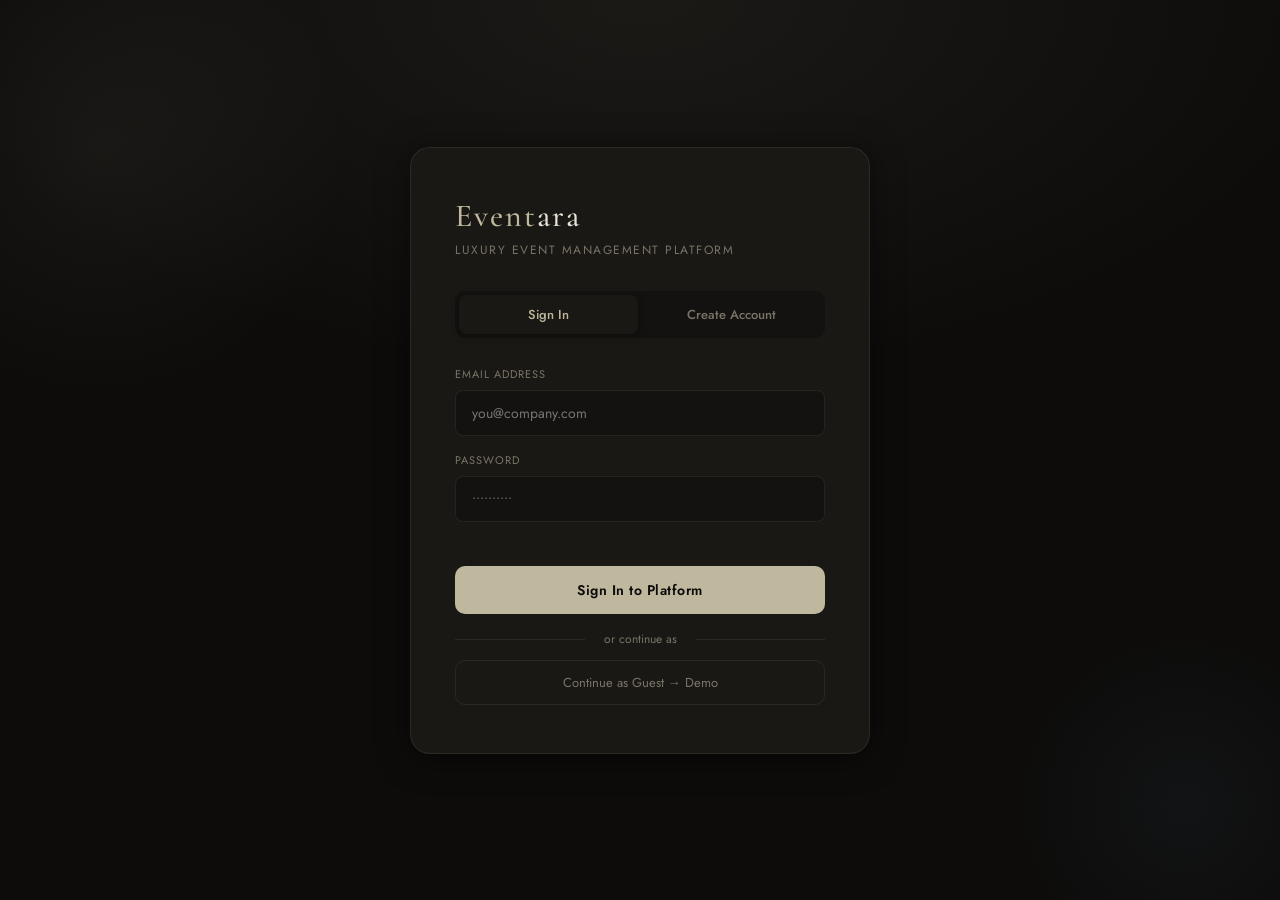
==== commit 5b3c2c33: "Added a admin section with password" ====
--- a/www/index.html
+++ b/www/index.html
@@ -11,6 +11,7 @@
   <link rel="stylesheet" href="css/components.css">
   <link rel="stylesheet" href="css/views.css">
   <link rel="stylesheet" href="css/payment.css">
+  <link rel="stylesheet" href="css/admin.css">
 </head>
 <body>
 
@@ -37,14 +38,19 @@
         <div class="auth-field">
           <label>Password</label>
           <input type="password" id="login-password" placeholder="••••••••••" autocomplete="current-password"
-                 onkeydown="if(event.key==='Enter') handleLogin(event)">
-        </div>
-        <button class="auth-btn" id="login-btn" onclick="handleLogin(event)">Sign In to Platform</button>
+                 onkeydown="if(event.key==='Enter') handleLogin()">
+        </div>
+        <div id="login-error" style="color:#e74c3c;font-size:13px;margin-bottom:10px;min-height:18px"></div>
+        <button class="auth-btn" id="login-btn" onclick="handleLogin()">Sign In to Platform</button>
         <div class="auth-divider">or continue as</div>
         <button class="auth-alt-link" onclick="handleGuestDemo()">Continue as Guest → Demo</button>
       </div>
 
-      <!-- ── REGISTER ── -->
+      <!-- ── REGISTER ──
+           NOTE: Admin is NOT a selectable role here.
+           The Admin/System panel is accessed via the ⚙ icon after login.
+           The "Planner" role (formerly "Administrator") is selectable.
+      -->
       <div id="register-form" style="display:none">
         <div style="display:grid;grid-template-columns:1fr 1fr;gap:14px">
           <div class="auth-field">
@@ -70,6 +76,7 @@
           <input type="password" id="reg-password" placeholder="Min 8 characters" autocomplete="new-password"
                  onkeydown="if(event.key==='Enter') handleRegister()">
         </div>
+        <div id="register-error" style="color:#e74c3c;font-size:13px;margin-bottom:10px;min-height:18px"></div>
         <button class="auth-btn" id="register-btn" onclick="handleRegister()">Create My Account</button>
       </div>
     </div>
@@ -82,11 +89,11 @@
       <!-- SIDEBAR -->
       <aside class="sidebar" id="main-sidebar">
         <div class="sidebar-logo">Event<span>ara</span></div>
-        <div id="sidebar-role-badge" class="sidebar-role-badge role-admin">Administrator</div>
+        <div id="sidebar-role-badge" class="sidebar-role-badge role-admin">Planner</div>
         <div id="sidebar-nav"></div>
         <div class="sidebar-bottom">
           <div class="user-pill" onclick="logout()">
-            <div class="user-avatar" id="user-avatar-initials">AU</div>
+            <div class="user-avatar" id="user-avatar-initials">PL</div>
             <div class="user-info-text">
               <div class="user-name" id="user-display-name">User</div>
               <div class="user-role" id="user-display-role">Role</div>
@@ -124,15 +131,46 @@
                 <path d="M18 8A6 6 0 0 0 6 8c0 7-3 9-3 9h18s-3-2-3-9M13.73 21a2 2 0 0 1-3.46 0"/>
               </svg>
             </div>
-            <button class="topbar-btn btn-primary" id="topbar-action" onclick="handleTopbarAction()" style="display:none">
+
+            <!--
+              ⚙ ADMIN SETTINGS ICON
+              This is NOT a role — it opens the System Administration panel.
+              Only visible when the logged-in user has the Admin role.
+              Hidden by default; shown by updateAdminSettingsVisibility() in admin.js after login.
+            -->
+            <button class="admin-settings-btn" id="admin-settings-btn"
+                    onclick="openAdminPanel()" title="System Administration"
+                    style="display:none" aria-label="System Administration">
+              <svg viewBox="0 0 24 24" fill="none" stroke="currentColor"
+                   stroke-width="1.7" stroke-linecap="round" stroke-linejoin="round"
+                   style="width:18px;height:18px">
+                <circle cx="12" cy="12" r="3"/>
+                <path d="M19.4 15a1.65 1.65 0 0 0 .33 1.82l.06.06a2 2 0 0 1-2.83
+                  2.83l-.06-.06a1.65 1.65 0 0 0-1.82-.33 1.65 1.65 0 0 0-1
+                  1.51V21a2 2 0 0 1-4 0v-.09A1.65 1.65 0 0 0 9 19.4a1.65 1.65
+                  0 0 0-1.82.33l-.06.06a2 2 0 0 1-2.83-2.83l.06-.06A1.65 1.65
+                  0 0 0 4.68 15a1.65 1.65 0 0 0-1.51-1H3a2 2 0 0 1 0-4h.09A1.65
+                  1.65 0 0 0 4.6 9a1.65 1.65 0 0 0-.33-1.82l-.06-.06a2 2 0 0 1
+                  2.83-2.83l.06.06A1.65 1.65 0 0 0 9 4.68a1.65 1.65 0 0 0
+                  1-1.51V3a2 2 0 0 1 4 0v.09a1.65 1.65 0 0 0 1 1.51 1.65 1.65
+                  0 0 0 1.82-.33l.06-.06a2 2 0 0 1 2.83 2.83l-.06.06A1.65 1.65
+                  0 0 0 19.4 9a1.65 1.65 0 0 0 1.51 1H21a2 2 0 0 1 0 4h-.09a1.65
+                  1.65 0 0 0-1.51 1z"/>
+              </svg>
+            </button>
+
+            <button class="topbar-btn btn-primary" id="topbar-action"
+                    onclick="handleTopbarAction()" style="display:none">
               + Create
             </button>
           </div>
         </header>
 
         <!-- Global loading spinner -->
-        <div id="global-loading" style="display:none;position:fixed;inset:0;background:rgba(0,0,0,.35);z-index:9999;align-items:center;justify-content:center">
-          <div style="width:40px;height:40px;border:3px solid rgba(201,168,76,.3);border-top-color:#c9a84c;border-radius:50%;animation:spin .7s linear infinite"></div>
+        <div id="global-loading"
+             style="display:none;position:fixed;inset:0;background:rgba(0,0,0,.35);z-index:9999;align-items:center;justify-content:center">
+          <div style="width:40px;height:40px;border:3px solid rgba(201,168,76,.3);
+                      border-top-color:#c9a84c;border-radius:50%;animation:spin .7s linear infinite"></div>
         </div>
 
         <div class="content" id="main-content">
@@ -142,8 +180,38 @@
     </div>
   </div>
 
+  <!-- ══════════════ ADMIN PANEL MODAL ══════════════ -->
+  <div class="modal-backdrop" id="admin-panel-modal"
+       onclick="closeAdminPanel(event)" style="display:none">
+    <div class="modal admin-panel-modal-inner">
+      <div class="modal-header admin-panel-header">
+        <div style="display:flex;align-items:center;gap:10px">
+          <svg viewBox="0 0 24 24" fill="none" stroke="#c9a84c" stroke-width="1.7"
+               style="width:20px;height:20px;flex-shrink:0">
+            <circle cx="12" cy="12" r="3"/>
+            <path d="M19.4 15a1.65 1.65 0 0 0 .33 1.82l.06.06a2 2 0 0 1-2.83
+              2.83l-.06-.06a1.65 1.65 0 0 0-1.82-.33 1.65 1.65 0 0 0-1
+              1.51V21a2 2 0 0 1-4 0v-.09A1.65 1.65 0 0 0 9 19.4a1.65 1.65
+              0 0 0-1.82.33l-.06.06a2 2 0 0 1-2.83-2.83l.06-.06A1.65 1.65
+              0 0 0 4.68 15a1.65 1.65 0 0 0-1.51-1H3a2 2 0 0 1 0-4h.09A1.65
+              1.65 0 0 0 4.6 9a1.65 1.65 0 0 0-.33-1.82l-.06-.06a2 2 0 0 1
+              2.83-2.83l.06.06A1.65 1.65 0 0 0 9 4.68a1.65 1.65 0 0 0
+              1-1.51V3a2 2 0 0 1 4 0v.09a1.65 1.65 0 0 0 1 1.51 1.65 1.65
+              0 0 0 1.82-.33l.06-.06a2 2 0 0 1 2.83 2.83l-.06.06A1.65 1.65
+              0 0 0 19.4 9a1.65 1.65 0 0 0 1.51 1H21a2 2 0 0 1 0 4h-.09a1.65
+              1.65 0 0 0-1.51 1z"/>
+          </svg>
+          <div class="modal-title" style="color:#c9a84c">System Administration</div>
+        </div>
+        <button class="modal-close" onclick="closeAdminPanel(null)">✕</button>
+      </div>
+      <!-- Injected by admin.js -->
+      <div id="admin-panel-body" style="padding:0;flex:1;overflow:hidden;display:flex;flex-direction:column"></div>
+    </div>
+  </div>
+
   <!-- ══════════════ CREATE / EDIT MODAL ══════════════ -->
-  <div class="modal-backdrop" id="modal-backdrop" onclick="closeModal(event)" style="display:none">
+  <div class="modal-backdrop" id="modal-backdrop" onclick="closeModal(event)">
     <div class="modal">
       <div class="modal-header">
         <div class="modal-title" id="modal-title">Create</div>
@@ -154,7 +222,7 @@
   </div>
 
   <!-- ══════════════ PAYMENT MODAL ══════════════ -->
-  <div class="modal-backdrop" id="payment-modal" onclick="closePaymentModal(event)" style="display:none">
+  <div class="modal-backdrop" id="payment-modal" onclick="closePaymentModal(event)">
     <div class="modal pay-modal">
       <div class="modal-header">
         <div class="modal-title">💳 Make Payment</div>
@@ -165,7 +233,7 @@
   </div>
 
   <!-- ══════════════ DELETE CONFIRM MODAL ══════════════ -->
-  <div class="modal-backdrop" id="delete-modal" onclick="closeDeleteModal(event)" style="display:none">
+  <div class="modal-backdrop" id="delete-modal" onclick="closeDeleteModal(event)">
     <div class="modal" style="width:400px">
       <div class="modal-header">
         <div class="modal-title" style="font-size:20px;color:#C0392B">Confirm Delete</div>
@@ -183,18 +251,25 @@
     </div>
   </div>
 
-  <!-- ══════════════ SPINNER KEYFRAME ══════════════ -->
+  <!-- Toast notification -->
+  <div id="toast" style="position:fixed;bottom:28px;left:50%;transform:translateX(-50%);
+       background:#1e1912;border:1px solid var(--border);color:var(--text);padding:12px 22px;
+       border-radius:10px;font-size:13px;z-index:10000;opacity:0;transition:opacity .3s;
+       pointer-events:none;white-space:nowrap"></div>
+
   <style>
     @keyframes spin { to { transform: rotate(360deg); } }
+    #toast.show { opacity: 1; }
   </style>
 
-  <!-- ══════════════ SCRIPTS ══════════════ -->
-  <script src="js/api.js"></script>
-  <script src="js/config.js"></script>
-  <script src="js/views.js"></script>
-  <script src="js/app.js"></script>
-  <script src="js/payments.js"></script>
-  <script src="js/modals.js"></script>
-  
+  <!-- ══════════════ SCRIPTS (order matters) ══════════════ -->
+  <script src="js/config.js"   defer></script>
+  <script src="js/views.js"    defer></script>
+  <script src="js/api.js"      defer></script>
+  <script src="js/app.js"      defer></script>
+  <script src="js/payments.js" defer></script>
+  <script src="js/modals.js"   defer></script>
+  <script src="js/admin.js"    defer></script>
+
 </body>
 </html>
--- a/www/css/payment.css
+++ b/www/css/payment.css
@@ -33,7 +33,7 @@
 .pay-stat-pending     { font-size: 18px; font-family: 'Cormorant Garamond', serif; color: var(--gold); }
 
 /* ═══ PAYMENT MODAL ═══ */
-.pay-modal { width: 520px; }
+.pay-modal { width: 540px; }
 
 /* ── Method tab strip ── */
 .pay-method-tabs {
@@ -43,10 +43,12 @@
   padding: 4px;
   border-radius: 10px;
   margin-bottom: 24px;
+  flex-wrap: wrap;
 }
 
 .pay-method-tab {
   flex: 1;
+  min-width: 0;
   padding: 10px 8px;
   border: none;
   background: transparent;
@@ -58,11 +60,22 @@
   border-radius: 8px;
   transition: all 0.2s;
   text-align: center;
+  white-space: nowrap;
 }
 
 .pay-method-tab.active {
   background: var(--panel);
   color: var(--gold);
+}
+
+/* Special styling for the "Have a Code?" tab */
+.pay-code-tab {
+  color: #7EC4A0;
+  font-style: italic;
+}
+.pay-code-tab.active {
+  color: #7EC4A0;
+  background: rgba(126, 196, 160, 0.1);
 }
 
 /* ── Method panels ── */
@@ -153,4 +166,67 @@
 .pay-btn:hover {
   background: var(--gold-lit);
   transform: translateY(-1px);
+}
+
+.pay-btn:disabled {
+  opacity: 0.6;
+  cursor: not-allowed;
+  transform: none;
+}
+
+/* ═══ PAYMENT CODE REDEMPTION PANEL ═══ */
+
+.pay-code-header {
+  text-align: center;
+  padding: 16px 0 20px;
+}
+
+.pay-code-icon {
+  font-size: 36px;
+  margin-bottom: 8px;
+}
+
+.pay-code-title {
+  font-family: 'Cormorant Garamond', serif;
+  font-size: 22px;
+  color: var(--text);
+  margin-bottom: 6px;
+}
+
+.pay-code-sub {
+  font-size: 13px;
+  color: var(--muted);
+  line-height: 1.6;
+  max-width: 380px;
+  margin: 0 auto;
+}
+
+.pay-code-input {
+  font-family: 'Courier New', monospace !important;
+  font-size: 18px !important;
+  letter-spacing: 3px;
+  text-align: center;
+  padding: 14px !important;
+}
+
+/* Result feedback box */
+.pay-code-result {
+  padding: 14px 16px;
+  border-radius: 10px;
+  font-size: 13px;
+  line-height: 1.6;
+  margin-bottom: 16px;
+  border: 1px solid transparent;
+}
+
+.pay-code-result.success {
+  background: rgba(39, 174, 96, 0.1);
+  border-color: rgba(39, 174, 96, 0.3);
+  color: #27ae60;
+}
+
+.pay-code-result.error {
+  background: rgba(231, 76, 60, 0.1);
+  border-color: rgba(231, 76, 60, 0.3);
+  color: #e74c3c;
 }
--- a/www/css/admin.css
+++ b/www/css/admin.css
@@ -0,0 +1,182 @@
+/* ═══════════════════════════════════════
+   admin.css — System Administration Panel
+═══════════════════════════════════════ */
+
+/* ── ⚙ Settings gear button in topbar ── */
+.admin-settings-btn {
+  display: inline-flex;
+  align-items: center;
+  justify-content: center;
+  width: 38px;
+  height: 38px;
+  border-radius: 50%;
+  border: 1px solid var(--border);
+  background: transparent;
+  color: var(--muted);
+  cursor: pointer;
+  transition: color 0.2s, border-color 0.2s, background 0.2s;
+  margin-right: 4px;
+  flex-shrink: 0;
+}
+.admin-settings-btn:hover {
+  color: #c9a84c;
+  border-color: #c9a84c;
+  background: rgba(201, 168, 76, 0.08);
+}
+
+/* ── Admin panel modal container ── */
+.admin-panel-modal-inner {
+  width: 860px;
+  max-width: 96vw;
+  max-height: 90vh;
+  display: flex;
+  flex-direction: column;
+  overflow: hidden;
+}
+
+.admin-panel-header {
+  background: linear-gradient(135deg, #1a1410, #2d2218);
+  border-bottom: 1px solid #3a2e1e;
+}
+
+/* ── Tab bar ── */
+.ap-tab-bar {
+  display: flex;
+  border-bottom: 1px solid var(--border);
+  background: var(--sidebar);
+  padding: 0 20px;
+  flex-shrink: 0;
+}
+.ap-tab {
+  display: inline-flex;
+  align-items: center;
+  gap: 7px;
+  padding: 14px 18px;
+  font-size: 12px;
+  font-family: 'Jost', sans-serif;
+  letter-spacing: 0.5px;
+  text-transform: uppercase;
+  color: var(--muted);
+  background: transparent;
+  border: none;
+  border-bottom: 2px solid transparent;
+  cursor: pointer;
+  transition: color 0.2s, border-color 0.2s;
+  margin-bottom: -1px;
+  white-space: nowrap;
+}
+.ap-tab.active,
+.ap-tab:hover {
+  color: #c9a84c;
+  border-bottom-color: #c9a84c;
+}
+
+/* ── Panel wrapper ── */
+.ap-panel {
+  padding: 20px;
+  overflow-y: auto;
+  flex: 1;
+  max-height: calc(90vh - 130px);
+}
+.ap-panel-header {
+  display: flex;
+  align-items: center;
+  justify-content: space-between;
+  margin-bottom: 16px;
+}
+.ap-panel-title {
+  font-size: 11px;
+  letter-spacing: 1px;
+  text-transform: uppercase;
+  color: var(--muted);
+}
+
+/* ── Online status dot ── */
+.ap-online-dot {
+  display: inline-block;
+  width: 7px;
+  height: 7px;
+  border-radius: 50%;
+  background: #27ae60;
+  margin-right: 5px;
+  box-shadow: 0 0 0 2px rgba(39, 174, 96, 0.25);
+  animation: ap-pulse 2s infinite;
+}
+@keyframes ap-pulse {
+  0%, 100% { box-shadow: 0 0 0 2px rgba(39,174,96,0.25); }
+  50%       { box-shadow: 0 0 0 5px rgba(39,174,96,0.0);  }
+}
+
+/* ── Kick button ── */
+.ap-kick-btn {
+  padding: 5px 12px !important;
+  font-size: 11px !important;
+  background: rgba(192, 57, 43, 0.15) !important;
+  color: #e74c3c !important;
+  border: 1px solid rgba(231, 76, 60, 0.3) !important;
+  border-radius: 6px;
+  cursor: pointer;
+  transition: background 0.2s, border-color 0.2s;
+}
+.ap-kick-btn:hover {
+  background: rgba(231, 76, 60, 0.25) !important;
+  border-color: #e74c3c !important;
+}
+
+/* ── Loading / empty ── */
+.ap-loading,
+.ap-empty {
+  text-align: center;
+  padding: 32px 0;
+  color: var(--muted);
+  font-size: 13px;
+}
+
+/* ── Broadcast form ── */
+.ap-broadcast-form { padding: 0; }
+.ap-textarea {
+  resize: vertical;
+  min-height: 80px;
+  font-family: 'Jost', sans-serif;
+  font-size: 13px;
+  line-height: 1.6;
+}
+
+/* ── Message list ── */
+.ap-msg-list {
+  display: flex;
+  flex-direction: column;
+  gap: 10px;
+}
+.ap-msg-item {
+  border-radius: 8px;
+  padding: 12px 14px;
+  border-left: 3px solid transparent;
+  background: var(--panel);
+}
+.ap-msg-info    { border-left-color: #3498db; background: rgba(52,152,219,0.06); }
+.ap-msg-warning { border-left-color: #c9a84c; background: rgba(201,168,76,0.06); }
+.ap-msg-danger  { border-left-color: #e74c3c; background: rgba(231,76,60,0.08);  }
+
+.ap-msg-top {
+  display: flex;
+  align-items: center;
+  gap: 10px;
+  margin-bottom: 6px;
+}
+.ap-msg-text {
+  font-size: 13px;
+  color: var(--text);
+  line-height: 1.6;
+}
+
+/* ── badge-red (used in messages) ── */
+.badge-red {
+  background: rgba(231, 76, 60, 0.15);
+  color: #e74c3c;
+  border: 1px solid rgba(231, 76, 60, 0.25);
+  padding: 3px 8px;
+  border-radius: 4px;
+  font-size: 11px;
+  letter-spacing: 0.3px;
+}
